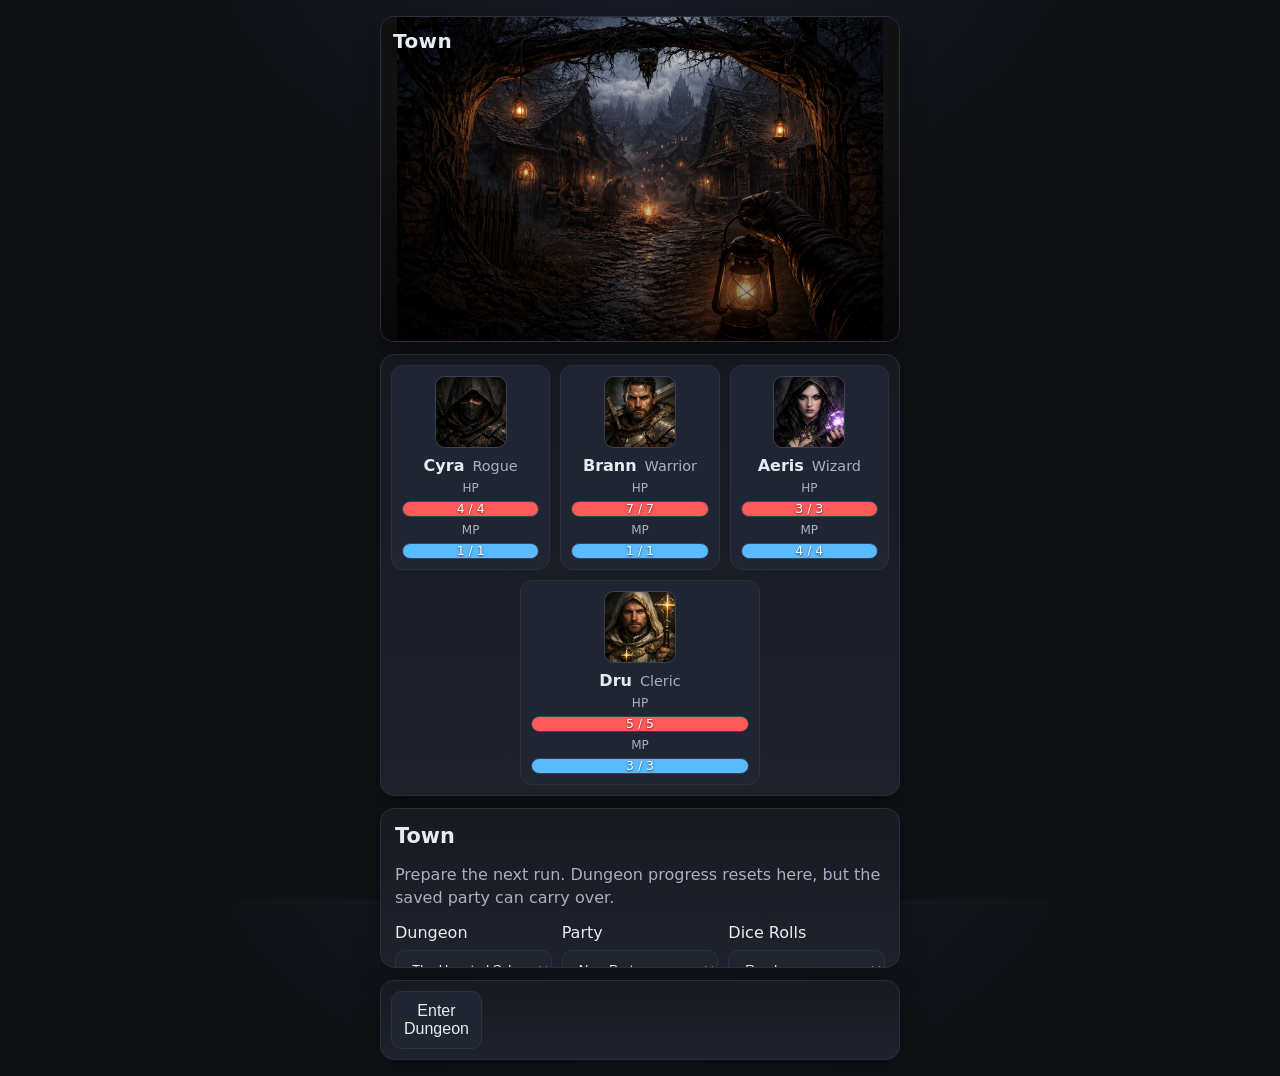
==== index.html @ 18aacfe5 "Let codex implement a town step and saving party state." ====
<!DOCTYPE html>
<html lang="en">
<head>
  <meta charset="UTF-8" />
  <meta name="viewport" content="width=device-width, initial-scale=1" />
  <title>RPG Battle Mockup</title>
  <link rel="stylesheet" href="styles.css" />
</head>
<body>
<div class="page">
    <main class="column">

      <!-- Monster Panel -->
      <section class="card monster" id="monster-panel">
        <img id="monster-img" class="monster-img" alt="Monster" />
        <div class="monster-overlay">
          <div class="monster-meta">
            <div class="monster-name" id="monster-name">??</div>
          </div>
          <div class="monster-stats" id="monster-stats">
			<div class="badge" id="monster-power">Power: 0</div>
            <div class="row">
              <span class="label">HP</span>
              <div class="bar" aria-label="Monster HP">
                <div class="bar-fill" id="monster-hp-fill" style="background: var(--hp); width: 50%"></div>
                <div class="bar-text" id="monster-hp-fill-text">0 / 0</div>
              </div>
            </div>
          </div>
        </div>
      </section>

      <!-- Party Panel -->
      <section class="card party" id="party">
        <!-- Party members injected by JS -->
      </section>

      <!-- Story / Situation Text -->
      <section class="card story" id="story">
        The party stands before the old haunted school house. The air hums with dread...and learning potential!<br>
      </section>

      <!-- Primary Actions -->
      <section class="card actions" id="actions">
        <!-- Buttons injected by JS for easy reconfiguration -->
      </section>

    </main>
  </div>

  <!-- Character modal -->
<div id="char-modal-backdrop" class="char-modal-backdrop" aria-hidden="true">
  <div class="char-modal" role="dialog" aria-modal="true" aria-label="Character details">
    <div class="char-modal-header">
      <div>
        <div class="char-modal-title" id="char-modal-title">Character</div>
        <div class="char-modal-sub" id="char-modal-sub"></div>
      </div>
      <button class="char-modal-close" id="char-modal-close">Close</button>
    </div>

    <div class="char-modal-grid">
      <img id="char-modal-portrait" class="char-modal-portrait" alt="Character portrait" />
      <div>
        <div class="char-kv" id="char-modal-kv"></div>
        <div style="margin-top:12px;">
          <div style="font-weight:700;">Attacks</div>
          <ul class="attack-list" id="char-modal-attacks"></ul>
        </div>
        <div style="margin-top:12px;">
          <div style="font-weight:700;">Combat Bonuses</div>
          <ul class="attack-list" id="char-modal-derived"></ul>
        </div>
      </div>
    </div>
  </div>
</div>

  <script src="js/ui.js"></script>

  <!-- Data (swap these to swap party/rooms) -->
  <script src="js/data/party.js"></script>
  <script src="js/data/rooms.js"></script>
  <script src="js/state.js"></script>

  <!-- Game logic -->
  <script src="js/stateMachine.js"></script>
  <script src="js/main.js"></script>

  <!-- Tests -->
  <script src="js/tests/smokeTests.js"></script>
</body>
</html>
---- styles.css ----
:root {
      --bg: #0f1115;
      --panel: #171a21;
      --panel-2: #1e222b;
      --text: #e7ebf3;
      --muted: #a7b0c0;
      --accent: #5aa2ff;
      --hp: #ff5a5a;
      --mp: #5abaff;
      --bar-bg: #2a2f3a;
      --good: #46d369;
      --warn: #f2c94c;
      --bad: #ff6b6b;
      --radius: 14px;
      --max-width: 520px; /* column width on desktop */
    }

    * { box-sizing: border-box; }
    html, body { height: 100%; }
    body {
      margin: 0;
      font-family: system-ui, -apple-system, Segoe UI, Roboto, Ubuntu, Cantarell, Noto Sans, Helvetica, Arial, "Apple Color Emoji", "Segoe UI Emoji";
      color: var(--text);
      background: radial-gradient(1200px 800px at 50% -10%, #1a1f2b 0%, var(--bg) 40%);
    }

    .page {
      min-height: 100dvh;
      display: flex;
      align-items: flex-start;
      justify-content: center;
      padding: 16px;
    }

    .column {
      width: 100%;
      max-width: var(--max-width);
      display: grid;
      gap: 12px;
    }

    .card {
      background: linear-gradient(180deg, var(--panel), var(--panel-2));
      border: 1px solid #2a2f3a;
      border-radius: var(--radius);
      box-shadow: 0 8px 24px rgba(0,0,0,0.35);
    }

    .monster {
      position: relative;
      overflow: hidden;
      display: grid;
    }

    .monster-img {
      width: 100%;
      display: block;
      aspect-ratio: 16 / 10;
      object-fit: contain;
      background: #111;
    }

    .monster-overlay {
      position: absolute;
      inset: 0;
      display: flex;
      align-items: flex-start;
      justify-content: space-between;
      padding: 12px;
      background: linear-gradient( to top, rgba(0,0,0,0.55) 0%, rgba(0,0,0,0.25) 40%, rgba(0,0,0,0) 70% );
      pointer-events: none;
    }

    .monster-meta {
      display: grid;
      gap: 6px;
    }

    .monster-name {
      font-weight: 700;
      font-size: 1.25rem;
      letter-spacing: 0.4px;
      text-shadow: 0 2px 12px rgba(0,0,0,0.6);
    }

    .monster-stats {
      display: grid;
      gap: 6px;
      min-width: 48%;
    }

    .badge {
      display: inline-flex;
      align-items: center;
      gap: 6px;
      padding: 4px 8px;
      border-radius: 999px;
      background: rgba(0,0,0,0.45);
      border: 1px solid rgba(255,255,255,0.08);
      font-size: 0.875rem;
      width: fit-content;
      pointer-events: auto; /* allow selection */
    }

    .row { display: flex; align-items: center; gap: 8px; width: 100%; }

    /* Bars */
    .bar {
      position: relative;
      width: 100%;
      height: 16px;
      background: var(--bar-bg);
      border-radius: 999px;
      overflow: hidden;
      border: 1px solid #3a4152;
    }
    .bar-fill { position: absolute; inset: 0 0 0 0; width: 50%; height: 100%; background: var(--hp); }
    .bar-text {
      position: absolute; inset: 0; display: flex; align-items: center; justify-content: center;
      font-size: 0.78rem; color: #fff; text-shadow: 0 1px 2px rgba(0,0,0,0.7);
      mix-blend-mode: normal;
    }

    .story { padding: 12px 14px; line-height: 1.45; color: var(--muted); 
			  max-height: 10em;   /* about 5 lines tall */
			  overflow-y: auto; }

    .actions { padding: 10px; display: grid; grid-template-columns: repeat(3, 1fr); gap: 8px; }
    .action-btn {
      width: 100%;
      padding: 10px 12px;
      font-size: 1rem;
      border-radius: 10px;
      border: 1px solid #2b3241;
      background: #202532;
      color: var(--text);
      cursor: pointer;
      transition: transform 0.04s ease, background 0.2s ease, border-color 0.2s ease;
      touch-action: manipulation;
    }
    .action-btn:hover { background: #263043; }
    .action-btn:active { transform: translateY(1px) scale(0.995); }

    .party {
      padding: 10px;
      display: flex;            /* horizontal layout */
      gap: 10px;
      flex-wrap: wrap;          /* wrap on small screens */
      justify-content: center;  /* center the row */
    }

    .member {
      display: grid;
      grid-template-columns: 1fr; /* vertical tile */
      gap: 8px;
      align-items: start;
      justify-items: center;
      text-align: center;
      padding: 10px;
      border-radius: 12px;
      background: #202534;
      border: 1px solid #2a3142;
      /* make each card size nicely in the row */
      flex: 1 1 clamp(160px, 45%, 220px);
      max-width: 240px;
    }

    .avatar {
      width: 72px; height: 72px; border-radius: 10px; overflow: hidden; border: 1px solid #3a4152; background: #0b0e13;
    }
    .avatar img { width: 100%; height: 100%; object-fit: cover; display: block; }

    .member-main { display: grid; gap: 6px; }
    .member-top { display: flex; align-items: baseline; gap: 8px; }
    .member-name { font-weight: 700; }
    .member-meta { color: var(--muted); font-size: 0.9rem; }

    .label { font-size: 0.78rem; color: var(--muted); min-width: 34px; }

    .controls-placeholder { padding: 16px; color: var(--muted); text-align: center; border: 1px dashed #3a4152; border-radius: var(--radius); background: #1a1f2b; }

    /* Party row tile refinements */
    .member-main { width: 100%; }
    .member-top { justify-content: center; }
    .member .row { display: grid; grid-template-columns: 1fr; gap: 6px; }
    .member .label { justify-self: center; font-size: 0.75rem; }

    @media (min-width: 900px) {
      .party .member { flex: 1 1 calc(25% - 10px); } /* 4 per row on wider screens */
    }

    /* Desktop spacing */
    @media (min-width: 768px) {
      .actions { grid-template-columns: repeat(6, 1fr); }
    }

    /* Clickable portraits */
.member .avatar img { cursor: pointer; }

/* Character modal overlay */
.char-modal-backdrop {
  position: fixed; inset: 0;
  background: rgba(0,0,0,0.7);
  display: none;
  align-items: center;
  justify-content: center;
  z-index: 9999;
}

.char-modal {
  width: min(720px, 92vw);
  max-height: 90vh;
  overflow: auto;
  background: #121623;
  border: 1px solid #2b3140;
  border-radius: 16px;
  padding: 16px;
  box-shadow: 0 10px 40px rgba(0,0,0,0.6);
}

.char-modal-header {
  display: flex;
  justify-content: space-between;
  align-items: start;
  gap: 12px;
  margin-bottom: 12px;
}

.char-modal-title { font-size: 1.2rem; font-weight: 800; }
.char-modal-sub { color: var(--muted); font-size: 0.95rem; }

.char-modal-grid {
  display: grid;
  grid-template-columns: 220px 1fr;
  gap: 14px;
}

.char-modal-portrait {
  width: 220px; height: 220px;
  object-fit: cover;
  border-radius: 12px;
  border: 1px solid #2b3140;
}

.char-modal-close {
  border: 1px solid #2b3140;
  background: #1a1f2b;
  color: #e9eefc;
  border-radius: 10px;
  padding: 6px 10px;
  cursor: pointer;
}

.char-kv { display: grid; grid-template-columns: 120px 1fr; gap: 6px 10px; }
.char-kv .k { color: var(--muted); }
.attack-list { margin: 10px 0 0; padding-left: 18px; }
.attack-list li { margin: 6px 0; }
.attack-meta { color: var(--muted); font-size: 0.9rem; }

.town-screen {
  display: grid;
  gap: 12px;
}

.town-title {
  font-size: 1.3rem;
  font-weight: 800;
  color: var(--text);
}

.town-copy,
.town-note,
.town-status {
  color: var(--muted);
}

.town-grid {
  display: grid;
  gap: 10px;
}

.town-field,
.town-check {
  display: grid;
  gap: 6px;
  color: var(--text);
}

.town-field select,
.town-file-row input[type="file"],
.town-file-row button {
  width: 100%;
}

.town-field select,
.town-file-row button,
.town-file-row input[type="file"]::file-selector-button {
  border-radius: 10px;
  border: 1px solid #2b3241;
  background: #202532;
  color: var(--text);
  padding: 10px 12px;
}

.town-spelling {
  display: grid;
  gap: 10px;
  padding: 12px;
  border: 1px solid #2b3241;
  border-radius: 12px;
  background: rgba(255,255,255,0.03);
}

.town-subtitle {
  font-weight: 700;
  color: var(--text);
}

.town-file-row {
  display: grid;
  gap: 8px;
}

@media (min-width: 768px) {
  .town-grid {
    grid-template-columns: repeat(3, 1fr);
  }

  .town-file-row {
    grid-template-columns: 1fr auto;
  }
}
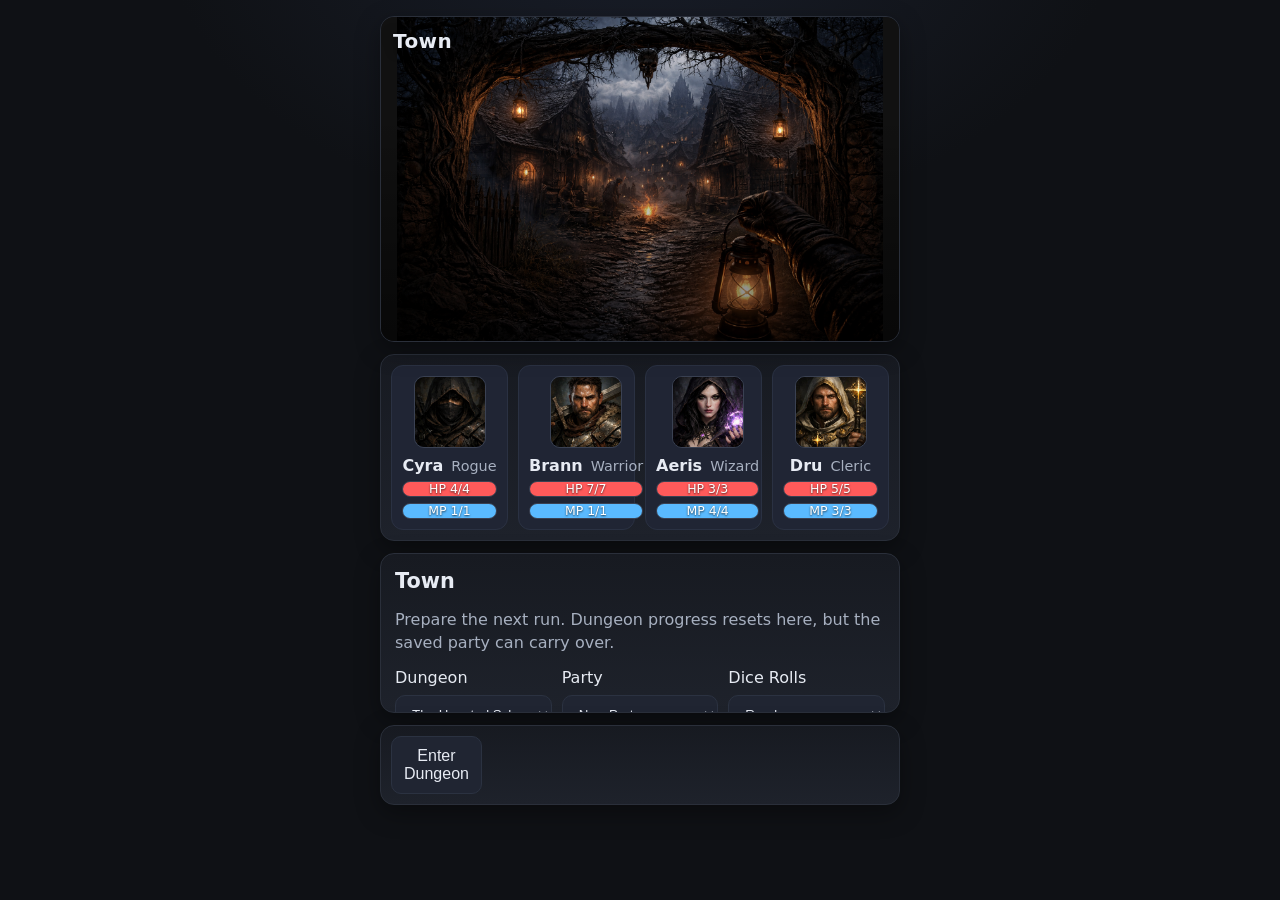
==== commit 1a2ccbd0: "Recent nicenesses from Codex. Mostly Cosmetic Tweaks" ====
--- a/index.html
+++ b/index.html
@@ -3,8 +3,8 @@
 <head>
   <meta charset="UTF-8" />
   <meta name="viewport" content="width=device-width, initial-scale=1" />
-  <title>RPG Battle Mockup</title>
-  <link rel="stylesheet" href="styles.css" />
+  <title>Four Against Homework</title>
+  <link rel="stylesheet" href="styles.css?v=20260324b" />
 </head>
 <body>
 <div class="page">
@@ -76,18 +76,18 @@
   </div>
 </div>
 
-  <script src="js/ui.js"></script>
+  <script src="js/ui.js?v=20260324b"></script>
 
   <!-- Data (swap these to swap party/rooms) -->
-  <script src="js/data/party.js"></script>
-  <script src="js/data/rooms.js"></script>
-  <script src="js/state.js"></script>
+  <script src="js/data/party.js?v=20260324b"></script>
+  <script src="js/data/rooms.js?v=20260324b"></script>
+  <script src="js/state.js?v=20260324b"></script>
 
   <!-- Game logic -->
-  <script src="js/stateMachine.js"></script>
-  <script src="js/main.js"></script>
+  <script src="js/stateMachine.js?v=20260324b"></script>
+  <script src="js/main.js?v=20260324b"></script>
 
   <!-- Tests -->
-  <script src="js/tests/smokeTests.js"></script>
+  <script src="js/tests/smokeTests.js?v=20260324b"></script>
 </body>
 </html>
--- a/styles.css
+++ b/styles.css
@@ -145,8 +145,11 @@
       padding: 10px;
       display: flex;            /* horizontal layout */
       gap: 10px;
-      flex-wrap: wrap;          /* wrap on small screens */
-      justify-content: center;  /* center the row */
+      flex-wrap: nowrap;
+      justify-content: flex-start;
+      overflow-x: auto;
+      overflow-y: hidden;
+      scrollbar-width: thin;
     }
 
     .member {
@@ -160,9 +163,8 @@
       border-radius: 12px;
       background: #202534;
       border: 1px solid #2a3142;
-      /* make each card size nicely in the row */
-      flex: 1 1 clamp(160px, 45%, 220px);
-      max-width: 240px;
+      flex: 0 0 calc((100% - 30px) / 4);
+      min-width: 0;
     }
 
     .avatar {
@@ -175,19 +177,13 @@
     .member-name { font-weight: 700; }
     .member-meta { color: var(--muted); font-size: 0.9rem; }
 
-    .label { font-size: 0.78rem; color: var(--muted); min-width: 34px; }
-
     .controls-placeholder { padding: 16px; color: var(--muted); text-align: center; border: 1px dashed #3a4152; border-radius: var(--radius); background: #1a1f2b; }
 
     /* Party row tile refinements */
     .member-main { width: 100%; }
     .member-top { justify-content: center; }
     .member .row { display: grid; grid-template-columns: 1fr; gap: 6px; }
-    .member .label { justify-self: center; font-size: 0.75rem; }
-
-    @media (min-width: 900px) {
-      .party .member { flex: 1 1 calc(25% - 10px); } /* 4 per row on wider screens */
-    }
+    .member .row { width: 100%; }
 
     /* Desktop spacing */
     @media (min-width: 768px) {
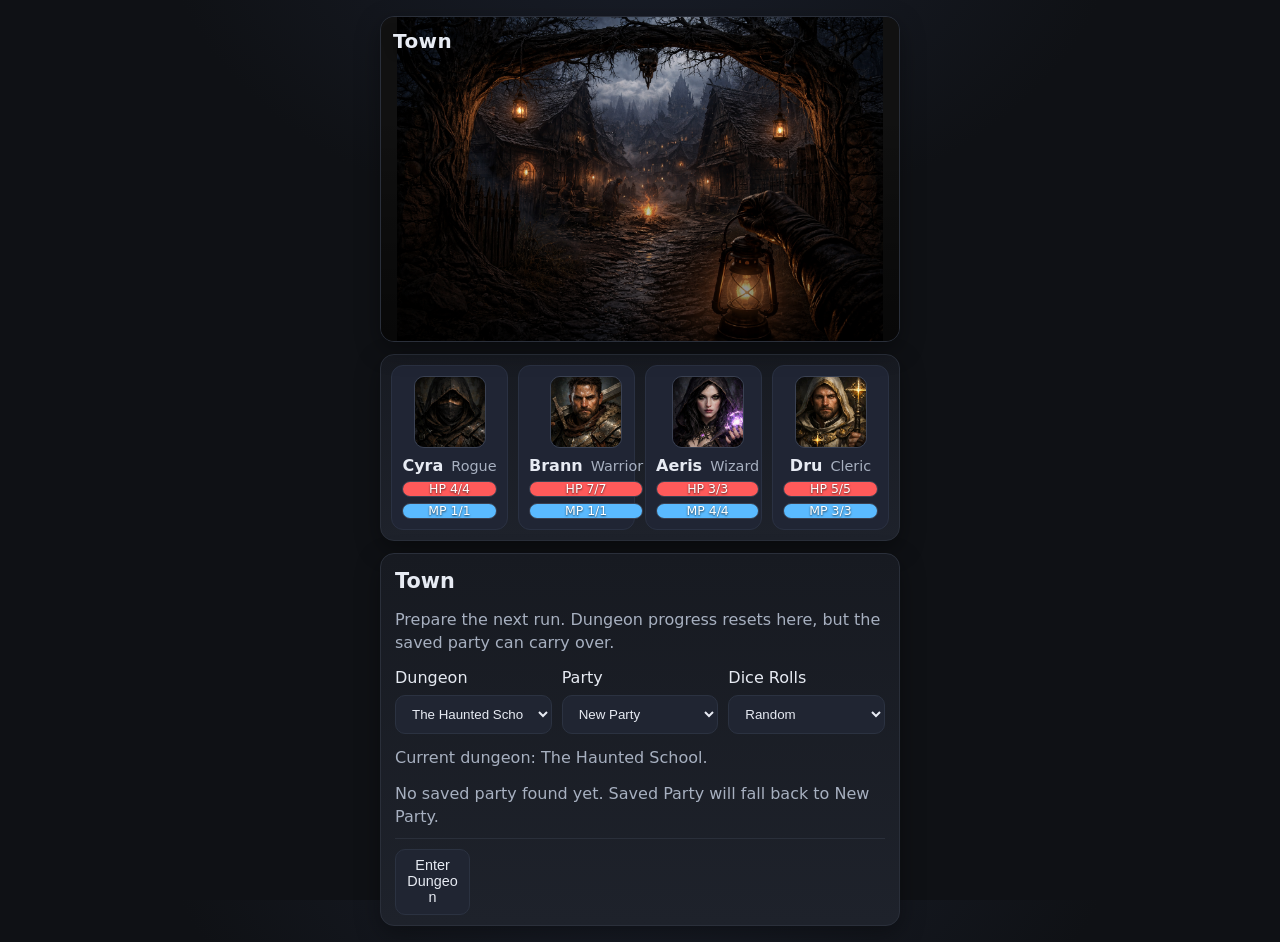
==== commit f4450ae0: "Let claude code go crazy for awhile, think these are mostly cosmetic changes." ====
--- a/index.html
+++ b/index.html
@@ -4,7 +4,7 @@
   <meta charset="UTF-8" />
   <meta name="viewport" content="width=device-width, initial-scale=1" />
   <title>Four Against Homework</title>
-  <link rel="stylesheet" href="styles.css?v=20260324b" />
+  <link rel="stylesheet" href="styles.css?v=20260324g" />
 </head>
 <body>
 <div class="page">
@@ -37,12 +37,14 @@
 
       <!-- Story / Situation Text -->
       <section class="card story" id="story">
-        The party stands before the old haunted school house. The air hums with dread...and learning potential!<br>
-      </section>
-
-      <!-- Primary Actions -->
-      <section class="card actions" id="actions">
-        <!-- Buttons injected by JS for easy reconfiguration -->
+        <div class="story-scroll" id="story-scroll">
+          <div class="story-content" id="story-content">
+            The party stands before the old haunted school house. The air hums with dread...and learning potential!<br>
+          </div>
+          <div class="actions" id="actions">
+            <!-- Buttons injected by JS for easy reconfiguration -->
+          </div>
+        </div>
       </section>
 
     </main>
@@ -76,18 +78,18 @@
   </div>
 </div>
 
-  <script src="js/ui.js?v=20260324b"></script>
+  <script src="js/ui.js?v=20260324g"></script>
 
   <!-- Data (swap these to swap party/rooms) -->
-  <script src="js/data/party.js?v=20260324b"></script>
-  <script src="js/data/rooms.js?v=20260324b"></script>
-  <script src="js/state.js?v=20260324b"></script>
+  <script src="js/data/party.js?v=20260324g"></script>
+  <script src="js/data/rooms.js?v=20260324g"></script>
+  <script src="js/state.js?v=20260324g"></script>
 
   <!-- Game logic -->
-  <script src="js/stateMachine.js?v=20260324b"></script>
-  <script src="js/main.js?v=20260324b"></script>
+  <script src="js/stateMachine.js?v=20260324g"></script>
+  <script src="js/main.js?v=20260324g"></script>
 
   <!-- Tests -->
-  <script src="js/tests/smokeTests.js?v=20260324b"></script>
+  <script src="js/tests/smokeTests.js?v=20260324g"></script>
 </body>
 </html>
--- a/styles.css
+++ b/styles.css
@@ -13,6 +13,8 @@
       --bad: #ff6b6b;
       --radius: 14px;
       --max-width: 520px; /* column width on desktop */
+      --story-lines: 8;
+      --story-line-height: 1.45;
     }
 
     * { box-sizing: border-box; }
@@ -36,7 +38,9 @@
       width: 100%;
       max-width: var(--max-width);
       display: grid;
+      grid-template-rows: auto auto minmax(0, 1fr);
       gap: 12px;
+      min-height: calc(100dvh - 32px);
     }
 
     .card {
@@ -121,15 +125,39 @@
       mix-blend-mode: normal;
     }
 
-    .story { padding: 12px 14px; line-height: 1.45; color: var(--muted); 
-			  max-height: 10em;   /* about 5 lines tall */
-			  overflow-y: auto; }
-
-    .actions { padding: 10px; display: grid; grid-template-columns: repeat(3, 1fr); gap: 8px; }
+    .story {
+      padding: 12px 14px 10px;
+      min-height: calc((1em * var(--story-line-height) * var(--story-lines)) + 4.25rem);
+      height: 100%;
+      min-width: 0;
+    }
+
+    .story-scroll {
+      height: 100%;
+      overflow-y: auto;
+      display: flex;
+      flex-direction: column;
+      gap: 10px;
+    }
+
+    .story-content {
+      line-height: var(--story-line-height);
+      color: var(--muted);
+    }
+
+    .actions {
+      padding-top: 10px;
+      border-top: 1px solid #2a2f3a;
+      display: grid;
+      grid-template-columns: repeat(3, minmax(0, 1fr));
+      gap: 8px;
+      margin-top: auto;
+    }
     .action-btn {
       width: 100%;
-      padding: 10px 12px;
-      font-size: 1rem;
+      padding: 8px 9px;
+      font-size: 0.9rem;
+      line-height: 1.1;
       border-radius: 10px;
       border: 1px solid #2b3241;
       background: #202532;
@@ -137,6 +165,9 @@
       cursor: pointer;
       transition: transform 0.04s ease, background 0.2s ease, border-color 0.2s ease;
       touch-action: manipulation;
+      white-space: normal;
+      overflow-wrap: anywhere;
+      word-break: break-word;
     }
     .action-btn:hover { background: #263043; }
     .action-btn:active { transform: translateY(1px) scale(0.995); }
@@ -187,7 +218,7 @@
 
     /* Desktop spacing */
     @media (min-width: 768px) {
-      .actions { grid-template-columns: repeat(6, 1fr); }
+      .actions { grid-template-columns: repeat(6, minmax(0, 1fr)); }
     }
 
     /* Clickable portraits */
@@ -282,6 +313,26 @@
   color: var(--text);
 }
 
+.town-check {
+  display: inline-flex;
+  align-items: center;
+  justify-content: flex-start;
+  gap: 8px;
+  font-size: 0.95rem;
+}
+
+.town-check input {
+  margin: 0;
+  width: auto;
+  flex: 0 0 auto;
+}
+
+.town-check span {
+  display: inline;
+  font-size: inherit;
+  line-height: 1.2;
+}
+
 .town-field select,
 .town-file-row input[type="file"],
 .town-file-row button {
